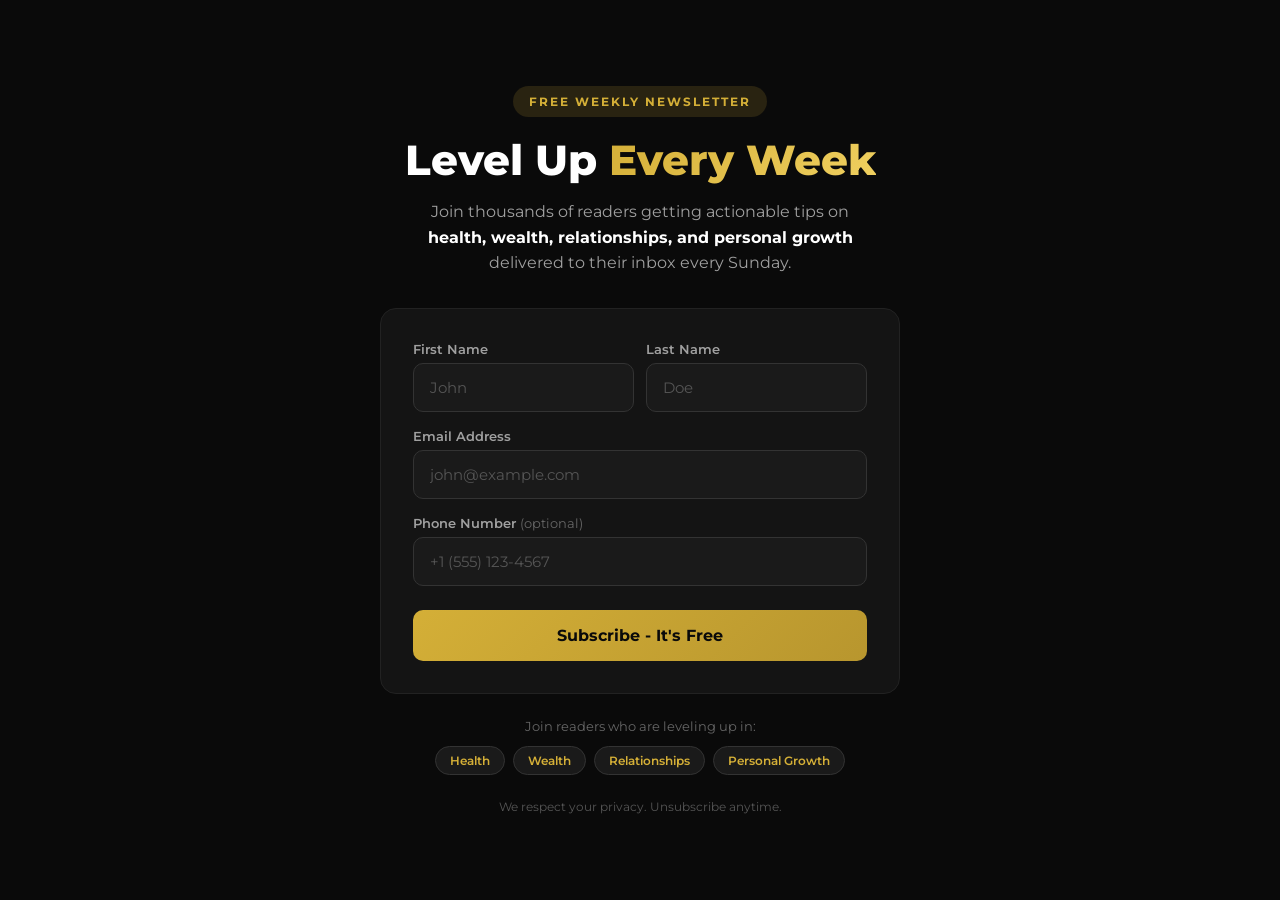
==== index.html @ d4014da1 "Initial commit: newsletter signup API + Squarespace embed - FastAPI backend with subscriber storage " ====
<!DOCTYPE html>
<html lang="en">
<head>
    <meta charset="UTF-8">
    <meta name="viewport" content="width=device-width, initial-scale=1.0">
    <title>Level Up Every Week - Free Newsletter</title>
    <link rel="stylesheet" href="/style.css">
    <link rel="preconnect" href="https://fonts.googleapis.com">
    <link href="https://fonts.googleapis.com/css2?family=Montserrat:wght@400;600;700;800&display=swap" rel="stylesheet">
</head>
<body>
    <div class="container">
        <div class="hero">
            <div class="badge">FREE WEEKLY NEWSLETTER</div>
            <h1>Level Up <span class="accent">Every Week</span></h1>
            <p class="subtitle">
                Join thousands of readers getting actionable tips on
                <strong>health, wealth, relationships, and personal growth</strong>
                delivered to their inbox every Sunday.
            </p>
        </div>

        <div class="card">
            <form id="subscribe-form">
                <div class="form-row">
                    <div class="form-group">
                        <label for="first_name">First Name</label>
                        <input type="text" id="first_name" name="first_name" placeholder="John" required>
                    </div>
                    <div class="form-group">
                        <label for="last_name">Last Name</label>
                        <input type="text" id="last_name" name="last_name" placeholder="Doe" required>
                    </div>
                </div>
                <div class="form-group">
                    <label for="email">Email Address</label>
                    <input type="email" id="email" name="email" placeholder="john@example.com" required>
                </div>
                <div class="form-group">
                    <label for="phone">Phone Number <span class="optional">(optional)</span></label>
                    <input type="tel" id="phone" name="phone" placeholder="+1 (555) 123-4567">
                </div>
                <button type="submit" id="submit-btn">
                    <span class="btn-text">Subscribe - It's Free</span>
                    <span class="btn-loading" style="display:none">Subscribing...</span>
                </button>
            </form>

            <div id="success-message" style="display:none">
                <div class="success-icon">&#10003;</div>
                <h3>You're In!</h3>
                <p>Check your inbox this Sunday for your first weekly breakdown.</p>
            </div>

            <div id="error-message" style="display:none">
                <p class="error-text"></p>
            </div>
        </div>

        <div class="social-proof">
            <p>Join readers who are leveling up in:</p>
            <div class="pillars">
                <span class="pillar-tag">Health</span>
                <span class="pillar-tag">Wealth</span>
                <span class="pillar-tag">Relationships</span>
                <span class="pillar-tag">Personal Growth</span>
            </div>
        </div>

        <footer>
            <p>We respect your privacy. Unsubscribe anytime.</p>
        </footer>
    </div>

    <script>
        document.getElementById('subscribe-form').addEventListener('submit', async (e) => {
            e.preventDefault();
            const btn = document.getElementById('submit-btn');
            const btnText = btn.querySelector('.btn-text');
            const btnLoading = btn.querySelector('.btn-loading');
            const errorDiv = document.getElementById('error-message');

            btnText.style.display = 'none';
            btnLoading.style.display = 'inline';
            btn.disabled = true;
            errorDiv.style.display = 'none';

            const data = {
                first_name: document.getElementById('first_name').value,
                last_name: document.getElementById('last_name').value,
                email: document.getElementById('email').value,
                phone: document.getElementById('phone').value || '',
            };

            try {
                const resp = await fetch('/api/subscribe', {
                    method: 'POST',
                    headers: {'Content-Type': 'application/json'},
                    body: JSON.stringify(data),
                });
                const result = await resp.json();

                if (resp.ok) {
                    document.getElementById('subscribe-form').style.display = 'none';
                    document.getElementById('success-message').style.display = 'block';
                } else {
                    throw new Error(result.detail || 'Something went wrong');
                }
            } catch (err) {
                errorDiv.querySelector('.error-text').textContent = err.message;
                errorDiv.style.display = 'block';
                btnText.style.display = 'inline';
                btnLoading.style.display = 'none';
                btn.disabled = false;
            }
        });
    </script>
</body>
</html>
---- style.css ----
* {
    margin: 0;
    padding: 0;
    box-sizing: border-box;
}

body {
    font-family: 'Montserrat', sans-serif;
    background: #0a0a0a;
    color: #ffffff;
    min-height: 100vh;
    display: flex;
    align-items: center;
    justify-content: center;
    padding: 20px;
}

.container {
    max-width: 520px;
    width: 100%;
    text-align: center;
}

.hero {
    margin-bottom: 32px;
}

.badge {
    display: inline-block;
    background: rgba(212, 175, 55, 0.15);
    color: #d4af37;
    font-size: 12px;
    font-weight: 700;
    letter-spacing: 2px;
    padding: 8px 16px;
    border-radius: 20px;
    margin-bottom: 20px;
}

h1 {
    font-size: 42px;
    font-weight: 800;
    line-height: 1.1;
    margin-bottom: 16px;
}

.accent {
    background: linear-gradient(135deg, #d4af37, #f0d060);
    -webkit-background-clip: text;
    -webkit-text-fill-color: transparent;
    background-clip: text;
}

.subtitle {
    font-size: 16px;
    color: #a0a0a0;
    line-height: 1.6;
    max-width: 440px;
    margin: 0 auto;
}

.subtitle strong {
    color: #ffffff;
}

.card {
    background: #141414;
    border: 1px solid #222;
    border-radius: 16px;
    padding: 32px;
    margin-bottom: 24px;
}

.form-row {
    display: flex;
    gap: 12px;
}

.form-group {
    text-align: left;
    margin-bottom: 16px;
    flex: 1;
}

label {
    display: block;
    font-size: 13px;
    font-weight: 600;
    color: #a0a0a0;
    margin-bottom: 6px;
}

.optional {
    font-weight: 400;
    color: #666;
}

input {
    width: 100%;
    padding: 14px 16px;
    background: #1a1a1a;
    border: 1px solid #333;
    border-radius: 10px;
    color: #fff;
    font-family: 'Montserrat', sans-serif;
    font-size: 15px;
    transition: border-color 0.2s;
}

input:focus {
    outline: none;
    border-color: #d4af37;
}

input::placeholder {
    color: #555;
}

button[type="submit"] {
    width: 100%;
    padding: 16px;
    background: linear-gradient(135deg, #d4af37, #b8962e);
    border: none;
    border-radius: 10px;
    color: #0a0a0a;
    font-family: 'Montserrat', sans-serif;
    font-size: 16px;
    font-weight: 700;
    cursor: pointer;
    transition: transform 0.2s, box-shadow 0.2s;
    margin-top: 8px;
}

button[type="submit"]:hover {
    transform: translateY(-2px);
    box-shadow: 0 8px 24px rgba(212, 175, 55, 0.3);
}

button[type="submit"]:disabled {
    opacity: 0.7;
    cursor: not-allowed;
    transform: none;
}

.success-icon {
    width: 64px;
    height: 64px;
    background: rgba(212, 175, 55, 0.15);
    border-radius: 50%;
    display: flex;
    align-items: center;
    justify-content: center;
    margin: 0 auto 16px;
    font-size: 28px;
    color: #d4af37;
}

#success-message h3 {
    font-size: 24px;
    margin-bottom: 8px;
}

#success-message p {
    color: #a0a0a0;
    font-size: 15px;
}

.error-text {
    color: #e74c3c;
    font-size: 14px;
    margin-top: 8px;
}

.social-proof {
    margin-bottom: 24px;
}

.social-proof p {
    font-size: 13px;
    color: #666;
    margin-bottom: 12px;
}

.pillars {
    display: flex;
    gap: 8px;
    justify-content: center;
    flex-wrap: wrap;
}

.pillar-tag {
    background: #1a1a1a;
    border: 1px solid #333;
    padding: 6px 14px;
    border-radius: 20px;
    font-size: 12px;
    font-weight: 600;
    color: #d4af37;
}

footer {
    font-size: 12px;
    color: #555;
}

@media (max-width: 480px) {
    h1 { font-size: 32px; }
    .form-row { flex-direction: column; gap: 0; }
    .card { padding: 24px 20px; }
    .subtitle { font-size: 14px; }
}
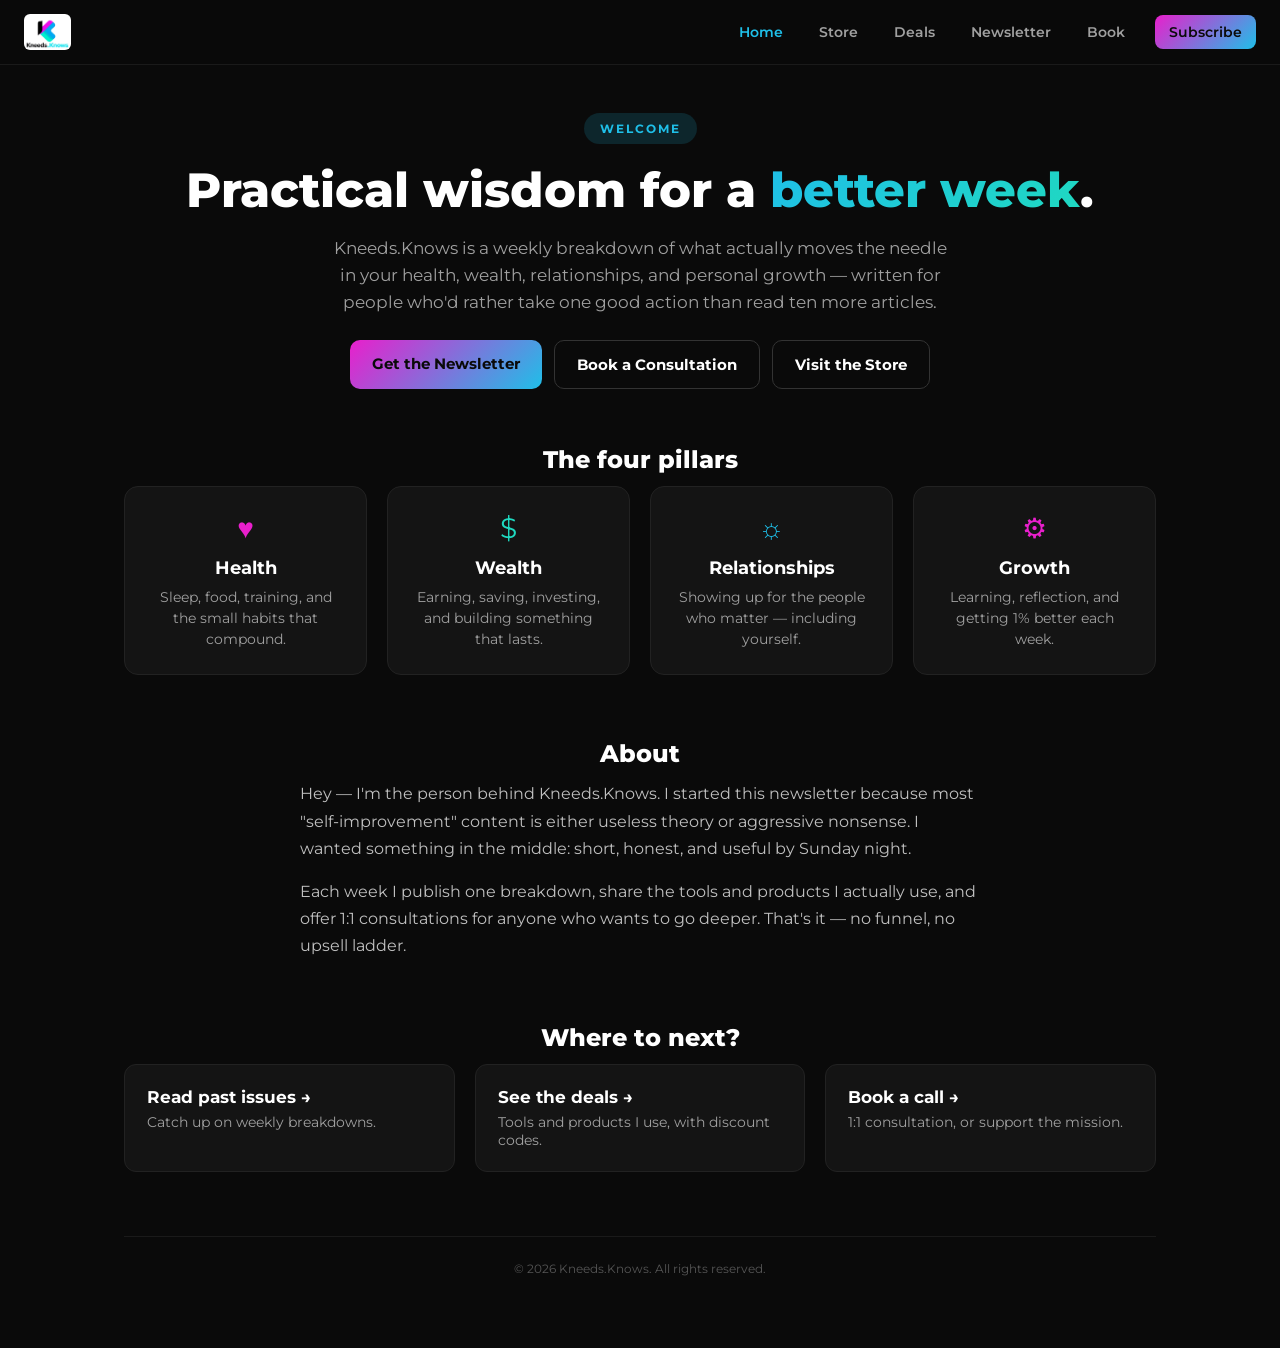
==== commit e4e6956f: "Add full multi-page Kneeds.Knows site - New pages: intro home, store, deals, newsletter, book + move" ====
--- a/index.html
+++ b/index.html
@@ -3,116 +3,121 @@
 <head>
     <meta charset="UTF-8">
     <meta name="viewport" content="width=device-width, initial-scale=1.0">
-    <title>Level Up Every Week - Free Newsletter</title>
+    <title>Kneeds.Knows - Level Up Every Week</title>
     <link rel="stylesheet" href="/style.css">
+    <link rel="icon" href="/assets/favicon.png" type="image/png">
+    <link rel="apple-touch-icon" href="/assets/favicon-180.png">
     <link rel="preconnect" href="https://fonts.googleapis.com">
     <link href="https://fonts.googleapis.com/css2?family=Montserrat:wght@400;600;700;800&display=swap" rel="stylesheet">
 </head>
 <body>
-    <div class="container">
-        <div class="hero">
-            <div class="badge">FREE WEEKLY NEWSLETTER</div>
-            <h1>Level Up <span class="accent">Every Week</span></h1>
-            <p class="subtitle">
-                Join thousands of readers getting actionable tips on
-                <strong>health, wealth, relationships, and personal growth</strong>
-                delivered to their inbox every Sunday.
+    <nav class="site-nav">
+        <a href="/" class="brand" aria-label="Kneeds.Knows home">
+            <img src="/assets/logo.png" alt="Kneeds.Knows" class="brand-logo" onerror="this.style.display='none';this.nextElementSibling.style.display='inline';">
+            <span class="brand-fallback">Kneeds.Knows</span>
+        </a>
+        <button class="nav-toggle" aria-label="Menu" aria-expanded="false">&#9776;</button>
+        <ul class="nav-links">
+            <li><a href="/" aria-current="page">Home</a></li>
+            <li><a href="/store">Store</a></li>
+            <li><a href="/deals">Deals</a></li>
+            <li><a href="/newsletter">Newsletter</a></li>
+            <li><a href="/book">Book</a></li>
+            <li><a href="/subscribe" class="cta">Subscribe</a></li>
+        </ul>
+    </nav>
+
+    <main class="page-main">
+        <section class="page-hero">
+            <div class="badge">WELCOME</div>
+            <h1>Practical wisdom for a <span class="accent">better week</span>.</h1>
+            <p class="lede">
+                <!-- TODO: Replace with your real tagline / about copy -->
+                Kneeds.Knows is a weekly breakdown of what actually moves the needle
+                in your health, wealth, relationships, and personal growth &mdash;
+                written for people who'd rather take one good action than read ten more articles.
             </p>
-        </div>
+            <div class="cta-row">
+                <a href="/subscribe" class="btn btn-primary">Get the Newsletter</a>
+                <a href="/book" class="btn btn-ghost">Book a Consultation</a>
+                <a href="/store" class="btn btn-ghost">Visit the Store</a>
+            </div>
+        </section>
 
-        <div class="card">
-            <form id="subscribe-form">
-                <div class="form-row">
-                    <div class="form-group">
-                        <label for="first_name">First Name</label>
-                        <input type="text" id="first_name" name="first_name" placeholder="John" required>
-                    </div>
-                    <div class="form-group">
-                        <label for="last_name">Last Name</label>
-                        <input type="text" id="last_name" name="last_name" placeholder="Doe" required>
-                    </div>
+        <section class="pillars-section">
+            <h2 class="section-title">The four pillars</h2>
+            <div class="grid grid-4">
+                <div class="tile">
+                    <div class="tile-icon">&#9829;</div>
+                    <h3>Health</h3>
+                    <p>Sleep, food, training, and the small habits that compound.</p>
                 </div>
-                <div class="form-group">
-                    <label for="email">Email Address</label>
-                    <input type="email" id="email" name="email" placeholder="john@example.com" required>
+                <div class="tile">
+                    <div class="tile-icon">&#36;</div>
+                    <h3>Wealth</h3>
+                    <p>Earning, saving, investing, and building something that lasts.</p>
                 </div>
-                <div class="form-group">
-                    <label for="phone">Phone Number <span class="optional">(optional)</span></label>
-                    <input type="tel" id="phone" name="phone" placeholder="+1 (555) 123-4567">
+                <div class="tile">
+                    <div class="tile-icon">&#9788;</div>
+                    <h3>Relationships</h3>
+                    <p>Showing up for the people who matter &mdash; including yourself.</p>
                 </div>
-                <button type="submit" id="submit-btn">
-                    <span class="btn-text">Subscribe - It's Free</span>
-                    <span class="btn-loading" style="display:none">Subscribing...</span>
-                </button>
-            </form>
+                <div class="tile">
+                    <div class="tile-icon">&#9881;</div>
+                    <h3>Growth</h3>
+                    <p>Learning, reflection, and getting 1% better each week.</p>
+                </div>
+            </div>
+        </section>
 
-            <div id="success-message" style="display:none">
-                <div class="success-icon">&#10003;</div>
-                <h3>You're In!</h3>
-                <p>Check your inbox this Sunday for your first weekly breakdown.</p>
+        <section class="about-section">
+            <h2 class="section-title">About</h2>
+            <div class="prose">
+                <!-- TODO: Replace with your real about story. Suggested length: 2-4 short paragraphs. -->
+                <p>
+                    Hey &mdash; I'm the person behind Kneeds.Knows. I started this newsletter
+                    because most "self-improvement" content is either useless theory or
+                    aggressive nonsense. I wanted something in the middle: short, honest,
+                    and useful by Sunday night.
+                </p>
+                <p>
+                    Each week I publish one breakdown, share the tools and products I
+                    actually use, and offer 1:1 consultations for anyone who wants to
+                    go deeper. That's it &mdash; no funnel, no upsell ladder.
+                </p>
             </div>
+        </section>
 
-            <div id="error-message" style="display:none">
-                <p class="error-text"></p>
+        <section class="next-steps">
+            <h2 class="section-title">Where to next?</h2>
+            <div class="grid grid-3">
+                <a class="link-card" href="/newsletter">
+                    <h3>Read past issues &rarr;</h3>
+                    <p>Catch up on weekly breakdowns.</p>
+                </a>
+                <a class="link-card" href="/deals">
+                    <h3>See the deals &rarr;</h3>
+                    <p>Tools and products I use, with discount codes.</p>
+                </a>
+                <a class="link-card" href="/book">
+                    <h3>Book a call &rarr;</h3>
+                    <p>1:1 consultation, or support the mission.</p>
+                </a>
             </div>
-        </div>
+        </section>
 
-        <div class="social-proof">
-            <p>Join readers who are leveling up in:</p>
-            <div class="pillars">
-                <span class="pillar-tag">Health</span>
-                <span class="pillar-tag">Wealth</span>
-                <span class="pillar-tag">Relationships</span>
-                <span class="pillar-tag">Personal Growth</span>
-            </div>
-        </div>
-
-        <footer>
-            <p>We respect your privacy. Unsubscribe anytime.</p>
+        <footer class="site-footer">
+            <p>&copy; <span id="year"></span> Kneeds.Knows. All rights reserved.</p>
         </footer>
-    </div>
+    </main>
 
     <script>
-        document.getElementById('subscribe-form').addEventListener('submit', async (e) => {
-            e.preventDefault();
-            const btn = document.getElementById('submit-btn');
-            const btnText = btn.querySelector('.btn-text');
-            const btnLoading = btn.querySelector('.btn-loading');
-            const errorDiv = document.getElementById('error-message');
-
-            btnText.style.display = 'none';
-            btnLoading.style.display = 'inline';
-            btn.disabled = true;
-            errorDiv.style.display = 'none';
-
-            const data = {
-                first_name: document.getElementById('first_name').value,
-                last_name: document.getElementById('last_name').value,
-                email: document.getElementById('email').value,
-                phone: document.getElementById('phone').value || '',
-            };
-
-            try {
-                const resp = await fetch('/api/subscribe', {
-                    method: 'POST',
-                    headers: {'Content-Type': 'application/json'},
-                    body: JSON.stringify(data),
-                });
-                const result = await resp.json();
-
-                if (resp.ok) {
-                    document.getElementById('subscribe-form').style.display = 'none';
-                    document.getElementById('success-message').style.display = 'block';
-                } else {
-                    throw new Error(result.detail || 'Something went wrong');
-                }
-            } catch (err) {
-                errorDiv.querySelector('.error-text').textContent = err.message;
-                errorDiv.style.display = 'block';
-                btnText.style.display = 'inline';
-                btnLoading.style.display = 'none';
-                btn.disabled = false;
-            }
+        document.getElementById('year').textContent = new Date().getFullYear();
+        document.querySelector('.nav-toggle').addEventListener('click', (e) => {
+            const links = document.querySelector('.nav-links');
+            const expanded = e.currentTarget.getAttribute('aria-expanded') === 'true';
+            e.currentTarget.setAttribute('aria-expanded', String(!expanded));
+            links.classList.toggle('open');
         });
     </script>
 </body>
--- a/style.css
+++ b/style.css
@@ -9,10 +9,15 @@
     background: #0a0a0a;
     color: #ffffff;
     min-height: 100vh;
+}
+
+/* Funnel page (subscribe.html) keeps the original centered hero layout */
+.subscribe-main {
     display: flex;
     align-items: center;
     justify-content: center;
-    padding: 20px;
+    padding: 60px 20px 40px;
+    min-height: calc(100vh - 64px);
 }
 
 .container {
@@ -27,8 +32,8 @@
 
 .badge {
     display: inline-block;
-    background: rgba(212, 175, 55, 0.15);
-    color: #d4af37;
+    background: rgba(31, 191, 232, 0.15);
+    color: #1FBFE8;
     font-size: 12px;
     font-weight: 700;
     letter-spacing: 2px;
@@ -45,7 +50,7 @@
 }
 
 .accent {
-    background: linear-gradient(135deg, #d4af37, #f0d060);
+    background: linear-gradient(135deg, #1FBFE8, #1FD9C0);
     -webkit-background-clip: text;
     -webkit-text-fill-color: transparent;
     background-clip: text;
@@ -109,7 +114,7 @@
 
 input:focus {
     outline: none;
-    border-color: #d4af37;
+    border-color: #1FBFE8;
 }
 
 input::placeholder {
@@ -119,7 +124,7 @@
 button[type="submit"] {
     width: 100%;
     padding: 16px;
-    background: linear-gradient(135deg, #d4af37, #b8962e);
+    background: linear-gradient(135deg, #E91FCC, #1FBFE8);
     border: none;
     border-radius: 10px;
     color: #0a0a0a;
@@ -133,7 +138,7 @@
 
 button[type="submit"]:hover {
     transform: translateY(-2px);
-    box-shadow: 0 8px 24px rgba(212, 175, 55, 0.3);
+    box-shadow: 0 8px 24px rgba(31, 191, 232, 0.3);
 }
 
 button[type="submit"]:disabled {
@@ -145,14 +150,14 @@
 .success-icon {
     width: 64px;
     height: 64px;
-    background: rgba(212, 175, 55, 0.15);
+    background: rgba(31, 191, 232, 0.15);
     border-radius: 50%;
     display: flex;
     align-items: center;
     justify-content: center;
     margin: 0 auto 16px;
     font-size: 28px;
-    color: #d4af37;
+    color: #1FBFE8;
 }
 
 #success-message h3 {
@@ -195,7 +200,7 @@
     border-radius: 20px;
     font-size: 12px;
     font-weight: 600;
-    color: #d4af37;
+    color: #1FBFE8;
 }
 
 footer {
@@ -209,3 +214,593 @@
     .card { padding: 24px 20px; }
     .subtitle { font-size: 14px; }
 }
+
+/* ----------------------------------------------------------------
+   Shared site navigation
+---------------------------------------------------------------- */
+.site-nav {
+    position: sticky;
+    top: 0;
+    z-index: 50;
+    display: flex;
+    align-items: center;
+    justify-content: space-between;
+    padding: 14px 24px;
+    background: rgba(10, 10, 10, 0.85);
+    backdrop-filter: blur(10px);
+    -webkit-backdrop-filter: blur(10px);
+    border-bottom: 1px solid #1a1a1a;
+}
+
+.site-nav .brand {
+    display: inline-flex;
+    align-items: center;
+    gap: 10px;
+    font-weight: 800;
+    font-size: 18px;
+    letter-spacing: 0.5px;
+    color: #fff;
+    text-decoration: none;
+}
+
+.site-nav .brand:hover {
+    color: #1FBFE8;
+}
+
+.site-nav .brand-logo {
+    display: block;
+    height: 36px;
+    width: auto;
+    border-radius: 6px; /* trims any white halo into a soft chip on the dark nav */
+}
+
+/* Hidden by default; the inline onerror handler on the img reveals this
+   if the logo file isn't on disk yet (see assets/README.md). */
+.site-nav .brand-fallback {
+    display: none;
+    font-weight: 800;
+    font-size: 18px;
+    letter-spacing: 0.5px;
+    color: #fff;
+}
+
+.nav-links {
+    list-style: none;
+    display: flex;
+    gap: 8px;
+    align-items: center;
+}
+
+.nav-links a {
+    display: inline-block;
+    padding: 8px 14px;
+    border-radius: 8px;
+    color: #a0a0a0;
+    font-size: 14px;
+    font-weight: 600;
+    text-decoration: none;
+    transition: color 0.15s, background-color 0.15s;
+}
+
+.nav-links a:hover {
+    color: #fff;
+    background: #1a1a1a;
+}
+
+.nav-links a[aria-current="page"] {
+    color: #1FBFE8;
+}
+
+.nav-links a.cta {
+    background: linear-gradient(135deg, #E91FCC, #1FBFE8);
+    color: #0a0a0a;
+    margin-left: 8px;
+}
+
+.nav-links a.cta:hover {
+    background: linear-gradient(135deg, #F03DD9, #2DC9F2);
+    color: #0a0a0a;
+}
+
+.nav-toggle {
+    display: none;
+    background: transparent;
+    border: 1px solid #333;
+    color: #fff;
+    font-size: 20px;
+    line-height: 1;
+    padding: 6px 10px;
+    border-radius: 8px;
+    cursor: pointer;
+}
+
+@media (max-width: 720px) {
+    .nav-toggle { display: inline-block; }
+    .nav-links {
+        position: absolute;
+        top: 100%;
+        left: 0;
+        right: 0;
+        flex-direction: column;
+        align-items: stretch;
+        gap: 4px;
+        padding: 12px 16px 18px;
+        background: #0a0a0a;
+        border-bottom: 1px solid #1a1a1a;
+        max-height: 0;
+        overflow: hidden;
+        transition: max-height 0.2s ease-out;
+    }
+    .nav-links.open { max-height: 480px; }
+    .nav-links a { width: 100%; }
+    .nav-links a.cta { margin-left: 0; text-align: center; }
+}
+
+/* ----------------------------------------------------------------
+   Multi-page main layout
+---------------------------------------------------------------- */
+.page-main {
+    max-width: 1080px;
+    margin: 0 auto;
+    padding: 48px 24px 72px;
+}
+
+.page-hero {
+    text-align: center;
+    margin-bottom: 56px;
+}
+
+.page-hero h1 {
+    font-size: 48px;
+    font-weight: 800;
+    line-height: 1.1;
+    margin-bottom: 18px;
+}
+
+.page-hero .lede {
+    font-size: 17px;
+    color: #a0a0a0;
+    line-height: 1.6;
+    max-width: 620px;
+    margin: 0 auto 24px;
+}
+
+.page-hero .disclosure {
+    font-size: 12px;
+    color: #666;
+    max-width: 620px;
+    margin: 0 auto;
+}
+
+.cta-row {
+    display: flex;
+    gap: 12px;
+    justify-content: center;
+    flex-wrap: wrap;
+    margin-top: 8px;
+}
+
+.section-title {
+    font-size: 24px;
+    font-weight: 800;
+    margin-bottom: 12px;
+    text-align: center;
+}
+
+.section-sub {
+    font-size: 15px;
+    color: #a0a0a0;
+    text-align: center;
+    max-width: 560px;
+    margin: 0 auto 28px;
+}
+
+/* Buttons */
+.btn {
+    display: inline-block;
+    padding: 14px 22px;
+    border-radius: 10px;
+    font-family: 'Montserrat', sans-serif;
+    font-weight: 700;
+    font-size: 15px;
+    text-decoration: none;
+    text-align: center;
+    cursor: pointer;
+    transition: transform 0.15s, box-shadow 0.15s, background 0.15s;
+    border: none;
+}
+
+.btn-sm { padding: 10px 16px; font-size: 14px; }
+
+.btn-primary {
+    background: linear-gradient(135deg, #E91FCC, #1FBFE8);
+    color: #0a0a0a;
+}
+
+.btn-primary:hover {
+    transform: translateY(-2px);
+    box-shadow: 0 8px 24px rgba(31, 191, 232, 0.3);
+}
+
+.btn-ghost {
+    background: transparent;
+    color: #fff;
+    border: 1px solid #333;
+}
+
+.btn-ghost:hover {
+    background: #1a1a1a;
+    border-color: #1FBFE8;
+    color: #1FBFE8;
+}
+
+/* Grids */
+.grid {
+    display: grid;
+    gap: 20px;
+}
+.grid-2 { grid-template-columns: repeat(2, minmax(0, 1fr)); }
+.grid-3 { grid-template-columns: repeat(3, minmax(0, 1fr)); }
+.grid-4 { grid-template-columns: repeat(4, minmax(0, 1fr)); }
+
+@media (max-width: 880px) {
+    .grid-3, .grid-4 { grid-template-columns: repeat(2, minmax(0, 1fr)); }
+}
+@media (max-width: 560px) {
+    .grid-2, .grid-3, .grid-4 { grid-template-columns: 1fr; }
+    .page-hero h1 { font-size: 34px; }
+    .page-main { padding: 32px 18px 56px; }
+}
+
+/* Tiles (pillar cards on home) */
+.pillars-section { margin-bottom: 64px; }
+
+.tile {
+    background: #141414;
+    border: 1px solid #222;
+    border-radius: 14px;
+    padding: 24px;
+    text-align: center;
+    transition: border-color 0.15s, transform 0.15s;
+}
+
+.tile:hover {
+    border-color: #1FBFE8;
+    transform: translateY(-2px);
+}
+
+.tile-icon {
+    font-size: 28px;
+    color: #1FBFE8;
+    margin-bottom: 12px;
+}
+
+/* Pick up all three logo colors across the four pillars */
+.pillars-section .tile:nth-child(1) .tile-icon { color: #E91FCC; } /* Health: magenta */
+.pillars-section .tile:nth-child(2) .tile-icon { color: #1FD9C0; } /* Wealth: teal */
+.pillars-section .tile:nth-child(3) .tile-icon { color: #1FBFE8; } /* Relationships: cyan */
+.pillars-section .tile:nth-child(4) .tile-icon { color: #E91FCC; } /* Growth: magenta */
+
+.tile h3 {
+    font-size: 18px;
+    margin-bottom: 8px;
+}
+
+.tile p {
+    font-size: 14px;
+    color: #a0a0a0;
+    line-height: 1.5;
+}
+
+/* Prose / About */
+.about-section { margin-bottom: 64px; }
+
+.prose {
+    max-width: 680px;
+    margin: 0 auto;
+}
+
+.prose p {
+    color: #c0c0c0;
+    font-size: 16px;
+    line-height: 1.7;
+    margin-bottom: 16px;
+}
+
+/* Link cards (next-steps) */
+.next-steps { margin-bottom: 64px; }
+
+.link-card {
+    display: block;
+    padding: 22px;
+    background: #141414;
+    border: 1px solid #222;
+    border-radius: 12px;
+    text-decoration: none;
+    color: inherit;
+    transition: border-color 0.15s, transform 0.15s;
+}
+
+.link-card:hover {
+    border-color: #1FBFE8;
+    transform: translateY(-2px);
+}
+
+.link-card h3 {
+    font-size: 17px;
+    color: #fff;
+    margin-bottom: 6px;
+}
+
+.link-card p {
+    font-size: 14px;
+    color: #a0a0a0;
+}
+
+/* Store products */
+.store-section { margin-bottom: 64px; }
+
+.product {
+    background: #141414;
+    border: 1px solid #222;
+    border-radius: 14px;
+    overflow: hidden;
+    display: flex;
+    flex-direction: column;
+    transition: border-color 0.15s;
+}
+
+.product:hover { border-color: #1FBFE8; }
+
+.product-img {
+    aspect-ratio: 4 / 3;
+    background: #1a1a1a;
+    display: flex;
+    align-items: center;
+    justify-content: center;
+    color: #444;
+    font-size: 14px;
+    overflow: hidden;
+}
+
+.product-img img {
+    width: 100%;
+    height: 100%;
+    object-fit: cover;
+}
+
+.product-body {
+    padding: 20px;
+    display: flex;
+    flex-direction: column;
+    gap: 10px;
+    flex: 1;
+}
+
+.product-tag {
+    display: inline-block;
+    align-self: flex-start;
+    background: rgba(31, 191, 232, 0.15);
+    color: #1FBFE8;
+    font-size: 11px;
+    font-weight: 700;
+    letter-spacing: 1px;
+    padding: 4px 10px;
+    border-radius: 12px;
+}
+
+.product-body h3 {
+    font-size: 18px;
+    color: #fff;
+}
+
+.product-body p {
+    font-size: 14px;
+    color: #a0a0a0;
+    line-height: 1.5;
+    flex: 1;
+}
+
+.product-footer {
+    display: flex;
+    align-items: center;
+    justify-content: space-between;
+    margin-top: 8px;
+}
+
+.price {
+    font-size: 20px;
+    font-weight: 800;
+    color: #1FBFE8;
+}
+
+/* Deals cards */
+.deals-section { margin-bottom: 64px; }
+
+.deal {
+    background: #141414;
+    border: 1px solid #222;
+    border-radius: 14px;
+    padding: 24px;
+    display: flex;
+    flex-direction: column;
+    gap: 14px;
+    transition: border-color 0.15s;
+}
+
+.deal:hover { border-color: #1FBFE8; }
+
+.deal-header {
+    display: flex;
+    align-items: center;
+    gap: 14px;
+}
+
+.deal-logo {
+    width: 56px;
+    height: 56px;
+    border-radius: 10px;
+    background: #1a1a1a;
+    display: flex;
+    align-items: center;
+    justify-content: center;
+    color: #444;
+    font-size: 11px;
+    overflow: hidden;
+    flex: none;
+}
+
+.deal-logo img {
+    width: 100%;
+    height: 100%;
+    object-fit: cover;
+}
+
+.deal h3 {
+    font-size: 18px;
+    color: #fff;
+}
+
+.deal p {
+    font-size: 14px;
+    color: #a0a0a0;
+    line-height: 1.5;
+    flex: 1;
+}
+
+.deal-code {
+    display: flex;
+    align-items: center;
+    gap: 10px;
+    background: #1a1a1a;
+    border: 1px dashed #333;
+    border-radius: 10px;
+    padding: 10px 14px;
+}
+
+.deal-code .code-label {
+    font-size: 11px;
+    color: #888;
+    letter-spacing: 1px;
+    font-weight: 700;
+}
+
+.deal-code code {
+    font-family: 'Montserrat', monospace;
+    font-weight: 700;
+    color: #1FBFE8;
+    font-size: 15px;
+    letter-spacing: 1px;
+}
+
+/* Placeholders */
+.placeholder span {
+    font-size: 12px;
+    letter-spacing: 1px;
+    text-transform: uppercase;
+    color: #444;
+}
+
+/* Embed (newsletter) */
+.embed-section { margin-bottom: 64px; }
+
+.embed-frame {
+    background: #141414;
+    border: 1px solid #222;
+    border-radius: 14px;
+    padding: 12px;
+    position: relative;
+}
+
+.embed-frame iframe {
+    display: block;
+    border-radius: 10px;
+}
+
+.embed-placeholder {
+    text-align: center;
+    font-size: 13px;
+    color: #888;
+    margin-top: 14px;
+    line-height: 1.6;
+}
+
+.embed-placeholder code {
+    background: #1a1a1a;
+    padding: 2px 8px;
+    border-radius: 6px;
+    color: #1FBFE8;
+    font-size: 12px;
+}
+
+/* Book / Calendly + GoFundMe */
+.book-section { margin-bottom: 64px; }
+
+.calendly-inline-widget {
+    background: #141414;
+    border: 1px solid #222;
+    border-radius: 14px;
+    overflow: hidden;
+}
+
+.gofundme-section { margin-bottom: 48px; }
+
+.gofundme-card {
+    background: #141414;
+    border: 1px solid #222;
+    border-radius: 14px;
+    padding: 32px;
+    text-align: center;
+    max-width: 560px;
+    margin: 0 auto;
+}
+
+.gofundme-icon {
+    font-size: 36px;
+    color: #E91FCC;
+    margin-bottom: 12px;
+}
+
+.gofundme-card h3 {
+    font-size: 22px;
+    color: #fff;
+    margin-bottom: 10px;
+}
+
+.gofundme-card p {
+    color: #a0a0a0;
+    font-size: 15px;
+    line-height: 1.6;
+    margin-bottom: 20px;
+}
+
+/* CTA banner used at bottom of multiple pages */
+.cta-banner {
+    background: linear-gradient(135deg, rgba(233, 31, 204, 0.08), rgba(31, 191, 232, 0.05));
+    border: 1px solid #1d2230;
+    border-radius: 14px;
+    padding: 36px 24px;
+    text-align: center;
+    margin-bottom: 56px;
+}
+
+.cta-banner h2 {
+    font-size: 24px;
+    font-weight: 800;
+    margin-bottom: 8px;
+}
+
+.cta-banner p {
+    color: #a0a0a0;
+    font-size: 15px;
+    margin-bottom: 20px;
+}
+
+/* Site footer */
+.site-footer {
+    text-align: center;
+    font-size: 12px;
+    color: #555;
+    padding-top: 24px;
+    border-top: 1px solid #1a1a1a;
+}
